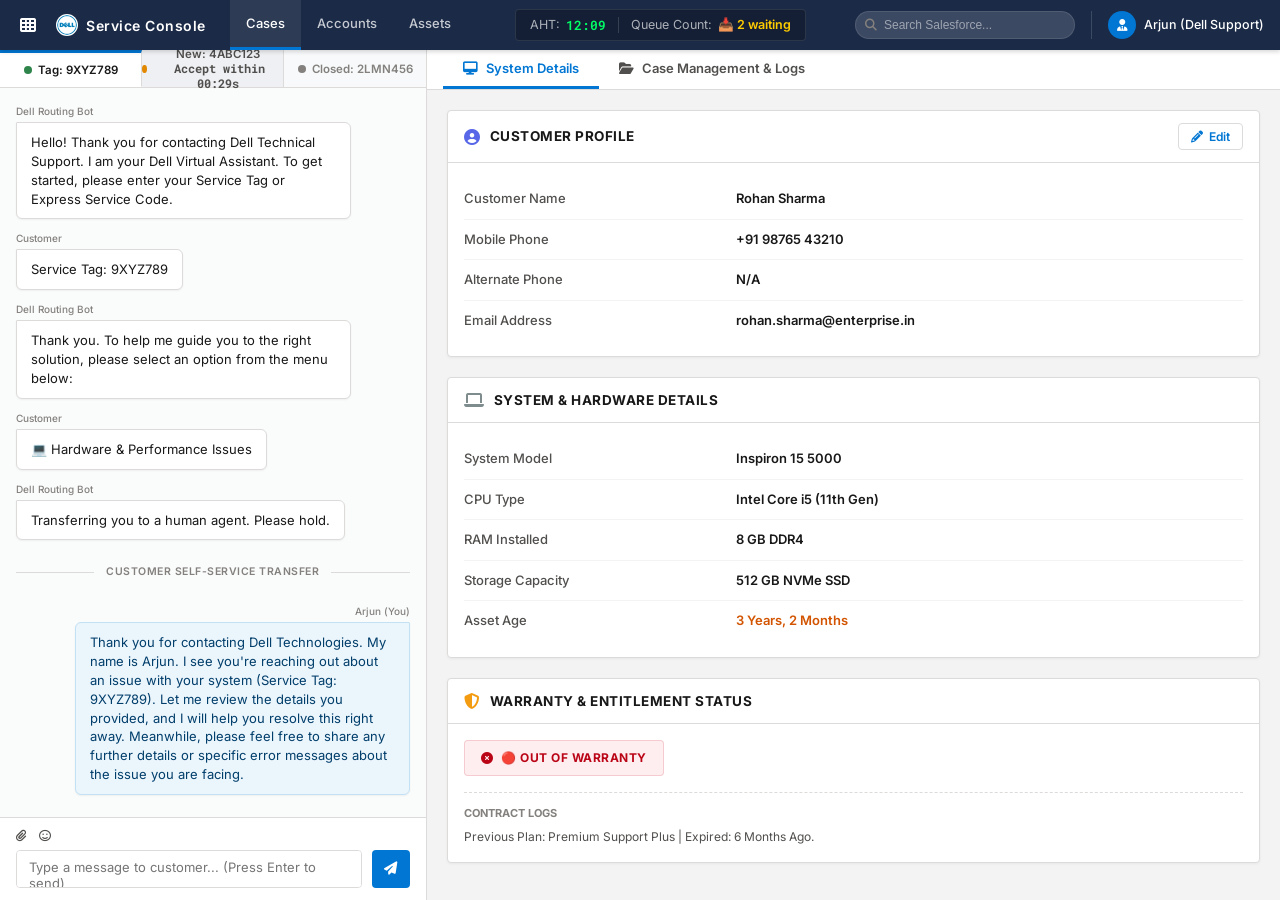
==== console.html @ 44513817 "added client view and agent view UI" ====
<!DOCTYPE html>
<html lang="en">
<head>
  <meta charset="UTF-8">
  <meta name="viewport" content="width=device-width, initial-scale=1.0">
  <title>Salesforce Service Console — Dell support (OOW)</title>
  
  <!-- Fonts: Inter & Roboto Monospace for statistics -->
  <link rel="preconnect" href="https://fonts.googleapis.com">
  <link rel="preconnect" href="https://fonts.gstatic.com" crossorigin>
  <link href="https://fonts.googleapis.com/css2?family=Inter:wght@300;400;500;600;700&family=Roboto+Mono:wght@500;600&display=swap" rel="stylesheet">
  
  <!-- Icons -->
  <link rel="stylesheet" href="https://cdnjs.cloudflare.com/ajax/libs/font-awesome/6.4.0/css/all.min.css" integrity="sha512-iecdLmaskl7CVkqkXNQ/ZH/XLlvWZOJyj7Yy7tcenmpD1ypASozpmT/E0iPtmFIB46ZmdtAc9eNBvH0H/ZpiBw==" crossorigin="anonymous" referrerpolicy="no-referrer" />
  
  <!-- Custom Stylesheets -->
  <link rel="stylesheet" href="console.css">
  
  <!-- Favicon -->
  <link rel="icon" type="image/png" href="Dell_Logo.svg.png">
</head>
<body>

  <!-- Salesforce Utility Global Header -->
  <header class="console-header">
    <div class="header-left">
      <!-- Salesforce launcher grid icon -->
      <div class="slds-launcher" aria-label="App Launcher">
        <i class="fas fa-th"></i>
      </div>
      <div class="slds-logo-area">
        <img src="Dell_Logo.svg.png" alt="Dell Logo" class="brand-logo-img">
        <span class="app-name">Service Console</span>
      </div>
      <nav class="console-nav">
        <div class="nav-item active">Cases</div>
        <div class="nav-item">Accounts</div>
        <div class="nav-item">Assets</div>
      </nav>
    </div>
    
    <!-- Live KPIs and statistics -->
    <div class="header-center">
      <div class="kpi-panel">
        <div class="kpi-stat">
          <span class="kpi-label">AHT:</span>
          <span class="kpi-value timer-clock" id="aht-clock">00:00</span>
        </div>
        <div class="kpi-divider"></div>
        <div class="kpi-stat">
          <span class="kpi-label">Queue Count:</span>
          <span class="kpi-value text-alert" id="queue-volume">📥 2 waiting</span>
        </div>
      </div>
    </div>
    
    <div class="header-right">
      <div class="search-box">
        <i class="fas fa-search search-icon"></i>
        <input type="text" placeholder="Search Salesforce..." class="search-input">
      </div>
      <div class="user-profile">
        <div class="avatar-bg">
          <i class="fas fa-user-tie"></i>
        </div>
        <span class="user-name">Arjun (Dell Support)</span>
      </div>
    </div>
  </header>

  <!-- Split Screen Workspace Container -->
  <main class="console-workspace">
    
    <!-- LEFT PANEL: Unified Chat Console (1/3 Width) -->
    <section class="chat-console-sidebar" aria-label="Chat Interaction Console">
      
      <!-- Session Navigation Tabs -->
      <div class="session-tabs-bar" role="tablist" aria-label="Customer Sessions">
        
        <!-- Active Session Tab -->
        <button type="button" class="session-tab active" id="tab-session-active" role="tab" aria-selected="true" aria-controls="chat-content-active">
          <span class="status-dot active"></span>
          <span class="tab-label" id="tab-label-active">Tag: 9XYZ789</span>
        </button>
        
        <!-- Flashing Incoming SLA Tab -->
        <button type="button" class="session-tab incoming-alert-flashing" id="tab-session-incoming" role="tab" aria-selected="false" aria-controls="chat-content-incoming">
          <span class="status-dot warning"></span>
          <span class="tab-label" id="tab-label-incoming">New: 4ABC123 <span class="countdown-timer" id="incoming-sla-countdown">(30s)</span></span>
        </button>
        
        <!-- Ended/Closed Session Tab -->
        <button type="button" class="session-tab ended" id="tab-session-ended" role="tab" aria-selected="false" aria-controls="chat-content-ended">
          <span class="status-dot muted"></span>
          <span class="tab-label">Closed: 2LMN456</span>
        </button>
        
      </div>
      
      <!-- Chat Conversation Log Display -->
      <div class="chat-history-log" id="chat-history-log">
        <!-- Dynanically populated chat log based on selection -->
      </div>
      
      <!-- Agent Response Input Console Area -->
      <div class="agent-input-container">
        <div class="input-actions-bar">
          <button type="button" class="action-btn" title="Attach Document"><i class="fas fa-paperclip"></i></button>
          <button type="button" class="action-btn" title="Insert Emoji"><i class="far fa-smile"></i></button>
        </div>
        <div class="input-form-row">
          <textarea class="agent-textarea" id="agent-chat-textarea" placeholder="Type a message to customer... (Press Enter to send)" disabled></textarea>
          <button type="button" class="agent-send-btn" id="agent-send-btn" aria-label="Send Message" disabled>
            <i class="fas fa-paper-plane"></i>
          </button>
        </div>
      </div>
      
    </section>

    <!-- RIGHT PANEL: Dual-Mode CRM Workspace (2/3 Width) -->
    <section class="crm-workspace-main" aria-label="CRM Workspace Details">
      
      <!-- Workspace Sub-Tabs (System Details vs Case Logs) -->
      <div class="workspace-tabs-header">
        <button type="button" class="workspace-tab-btn active" id="subtab-system-details" aria-selected="true">
          <i class="fas fa-desktop icon-spacer"></i> System Details
        </button>
        <button type="button" class="workspace-tab-btn" id="subtab-case-management" aria-selected="false">
          <i class="fas fa-folder-open icon-spacer"></i> Case Management &amp; Logs
        </button>
      </div>

      <!-- Scrollable Panels Container -->
      <div class="workspace-panels-body">
        
        <!-- Panel 1: Mode Tab A - System Details (Visible by default) -->
        <div class="workspace-panel-view active" id="panel-system-details">
          
          <!-- Grid of Details Cards -->
          <div class="details-cards-grid">
            
            <!-- Card 1: Customer Profile -->
            <div class="slds-card">
              <div class="slds-card-header" style="justify-content: space-between;">
                <div style="display: flex; align-items: center; gap: 10px;">
                  <i class="fas fa-user-circle header-icon customer-blue"></i>
                  <h3 class="card-title">Customer Profile</h3>
                </div>
                <button type="button" class="slds-card-header-action-btn" id="edit-profile-btn" aria-label="Edit Profile">
                  <i class="fas fa-pencil-alt"></i> Edit
                </button>
              </div>
              <div class="slds-card-body">
                <table class="crm-table">
                  <tr>
                    <td class="cell-label">Customer Name</td>
                    <td class="cell-value" id="crm-cust-name">-</td>
                  </tr>
                  <tr>
                    <td class="cell-label">Mobile Phone</td>
                    <td class="cell-value" id="crm-cust-mobile">-</td>
                  </tr>
                  <tr>
                    <td class="cell-label">Alternate Phone</td>
                    <td class="cell-value" id="crm-cust-altphone">-</td>
                  </tr>
                  <tr>
                    <td class="cell-label">Email Address</td>
                    <td class="cell-value" id="crm-cust-email">-</td>
                  </tr>
                </table>
              </div>
            </div>

            <!-- Card 2: System Specifications -->
            <div class="slds-card">
              <div class="slds-card-header">
                <i class="fas fa-laptop header-icon hardware-gray"></i>
                <h3 class="card-title">System &amp; Hardware Details</h3>
              </div>
              <div class="slds-card-body">
                <table class="crm-table">
                  <tr>
                    <td class="cell-label">System Model</td>
                    <td class="cell-value" id="crm-sys-model">-</td>
                  </tr>
                  <tr>
                    <td class="cell-label">CPU Type</td>
                    <td class="cell-value" id="crm-sys-cpu">-</td>
                  </tr>
                  <tr>
                    <td class="cell-label">RAM Installed</td>
                    <td class="cell-value" id="crm-sys-ram">-</td>
                  </tr>
                  <tr>
                    <td class="cell-label">Storage Capacity</td>
                    <td class="cell-value" id="crm-sys-storage">-</td>
                  </tr>
                  <tr>
                    <td class="cell-label">Asset Age</td>
                    <td class="cell-value asset-age-highlight" id="crm-sys-age">-</td>
                  </tr>
                </table>
              </div>
            </div>

            <!-- Card 3: Entitlement & Warranty (Strictly isolated status badge) -->
            <div class="slds-card warranty-card">
              <div class="slds-card-header">
                <i class="fas fa-shield-alt header-icon warranty-orange"></i>
                <h3 class="card-title">Warranty &amp; Entitlement Status</h3>
              </div>
              <div class="slds-card-body">
                <div class="warranty-status-badge-container">
                  <span class="oow-badge" id="crm-warranty-badge">
                    <i class="fas fa-times-circle"></i> OUT OF WARRANTY
                  </span>
                </div>
                <div class="warranty-history-log">
                  <h4 class="small-header">Contract Logs</h4>
                  <p class="history-log-text" id="crm-warranty-history">-</p>
                </div>
              </div>
            </div>
            
          </div>
          
        </div>

        <!-- Panel 2: Mode Tab B - Case Management & Logs (Hidden by default) -->
        <div class="workspace-panel-view" id="panel-case-management">
          
          <div class="case-management-split">
            
            <!-- Case Metadata Summary Card -->
            <div class="slds-card case-summary-card">
              <div class="slds-card-header">
                <i class="fas fa-info-circle header-icon"></i>
                <h3 class="card-title">Case Metadata</h3>
              </div>
              <div class="slds-card-body">
                <table class="crm-table">
                  <tr>
                    <td class="cell-label">Case ID</td>
                    <td class="cell-value" id="case-id">-</td>
                  </tr>
                  <tr>
                    <td class="cell-label">Date Created</td>
                    <td class="cell-value" id="case-created">-</td>
                  </tr>
                  <tr>
                    <td class="cell-label">Origin Channel</td>
                    <td class="cell-value" id="case-origin">-</td>
                  </tr>
                  <tr>
                    <td class="cell-label">Current Status</td>
                    <td class="cell-value"><span class="slds-status-badge open" id="case-status">-</span></td>
                  </tr>
                </table>
              </div>
            </div>
            
            <!-- Case Action Notes Adder -->
            <div class="slds-card notes-adder-card">
              <div class="slds-card-header">
                <i class="far fa-edit header-icon"></i>
                <h3 class="card-title">Add Workspace Notes</h3>
              </div>
              <div class="slds-card-body">
                <div class="notes-input-wrapper">
                  <textarea class="notes-textarea" id="notes-textarea" placeholder="Type case updates or call notes..."></textarea>
                  <button type="button" class="notes-submit-btn" id="notes-submit-btn">
                    <i class="fas fa-plus"></i> Add Note to Timeline
                  </button>
                </div>
              </div>
            </div>
            
            <!-- Send Email Card -->
            <div class="slds-card email-sender-card">
              <div class="slds-card-header">
                <i class="far fa-envelope header-icon"></i>
                <h3 class="card-title">Send Email</h3>
              </div>
              <div class="slds-card-body">
                <div class="email-input-wrapper">
                  <div class="email-field-row">
                    <label for="email-to-input" class="email-field-label">To:</label>
                    <input type="email" id="email-to-input" class="email-text-input" placeholder="recipient@example.com">
                  </div>
                  <div class="email-field-row">
                    <label for="email-subject-input" class="email-field-label">Subject:</label>
                    <input type="text" id="email-subject-input" class="email-text-input" placeholder="Enter subject...">
                  </div>
                  <textarea class="email-body-textarea" id="email-body-textarea" placeholder="Type email message body here..."></textarea>
                  <button type="button" class="email-send-action-btn" id="email-send-btn">
                    <i class="fas fa-paper-plane"></i> Send Email
                  </button>
                </div>
              </div>
            </div>

            <!-- Timeline of Case Logs & Event Auditing -->
            <div class="slds-card timeline-card">
              <div class="slds-card-header">
                <i class="fas fa-history header-icon"></i>
                <h3 class="card-title">Interactive Case History Timeline</h3>
              </div>
              <div class="slds-card-body">
                <div class="timeline-container" id="timeline-log-list">
                  <!-- System activities and timeline notes will render here -->
                </div>
              </div>
            </div>
            
          </div>
          
        </div>
        
      </div>
      
    </section>
  </main>

  <!-- Dynamic Accept Prompt Overlay (SLA Interaction) -->
  <div class="accept-overlay" id="incoming-accept-overlay">
    <div class="accept-card">
      <div class="accept-icon-wrapper">
        <i class="fas fa-headset pulse-icon"></i>
      </div>
      <h2 class="accept-title">Incoming Support Request</h2>
      <p class="accept-desc">A customer is requesting live agent routing. You must accept within the SLA time limit.</p>
      <div class="accept-tag-info">
        <span class="accept-tag-label">Service Tag:</span>
        <span class="accept-tag-value">4ABC123</span>
      </div>
      <div class="accept-sla-clock">
        Time Remaining: <span class="sla-timer-text" id="overlay-timer">30s</span>
      </div>
      <button type="button" class="accept-btn" id="accept-chat-action-btn">
        <i class="fas fa-check icon-spacer"></i> Accept Chat Session
      </button>
    </div>
  </div>

  <!-- Custom scripts -->
  <script src="console.js?v=7"></script>
</body>
</html>
---- console.css ----
/* ==========================================================================
   Salesforce Lightning Design System (SLDS) Theme - custom stylesheets
   ========================================================================== */

/* 1. Design Variables */
:root {
  --sf-blue-brand: #0176D3;
  --sf-blue-brand-hover: #014B82;
  --sf-blue-light: #EBF5FC;
  --sf-header-dark: #1b2a47; /* Salesforce dark slate header */
  --sf-canvas-bg: #f3f3f3; /* Light gray background */
  --sf-border: #dddbda;
  --sf-card-bg: #ffffff;
  
  /* Text colors */
  --sf-text-primary: #181818;
  --sf-text-secondary: #514f4d;
  --sf-text-muted: #83807d;
  
  /* Alerts & Badge Colors */
  --sf-color-alert-red: #ba0517;
  --sf-color-alert-red-bg: #ffeef0;
  --sf-color-alert-yellow: #e28800;
  --sf-color-alert-yellow-bg: #fff1d2;
  --sf-color-success: #2e844a;
  --sf-color-success-bg: #e1f5e8;
  
  /* Transitions */
  --transition-normal: 0.2s cubic-bezier(0.16, 1, 0.3, 1);
}

/* 2. Global Resets */
* {
  margin: 0;
  padding: 0;
  box-sizing: border-box;
}

body {
  font-family: 'Inter', -apple-system, BlinkMacSystemFont, "Segoe UI", sans-serif;
  background-color: var(--sf-canvas-bg);
  color: var(--sf-text-primary);
  line-height: 1.5;
  height: 100vh;
  display: flex;
  flex-direction: column;
  overflow: hidden;
}

/* 3. Header Styles */
.console-header {
  height: 50px;
  background-color: var(--sf-header-dark);
  color: #ffffff;
  display: flex;
  align-items: center;
  justify-content: space-between;
  padding: 0 16px;
  z-index: 100;
  flex-shrink: 0;
  box-shadow: 0 2px 4px rgba(0, 0, 0, 0.15);
}

.header-left, .header-center, .header-right {
  display: flex;
  align-items: center;
}

.slds-launcher {
  font-size: 16px;
  margin-right: 16px;
  cursor: pointer;
  width: 24px;
  height: 24px;
  display: flex;
  align-items: center;
  justify-content: center;
  border-radius: 4px;
  transition: background-color var(--transition-normal);
}

.slds-launcher:hover {
  background-color: rgba(255, 255, 255, 0.15);
}

.slds-logo-area {
  display: flex;
  align-items: center;
  gap: 8px;
  margin-right: 24px;
}

.brand-logo-img {
  height: 22px;
  background-color: #ffffff;
  border-radius: 50%;
  padding: 1px;
}

.app-name {
  font-size: 14px;
  font-weight: 600;
  letter-spacing: 0.5px;
}

.console-nav {
  display: flex;
  height: 50px;
}

.nav-item {
  display: flex;
  align-items: center;
  padding: 0 16px;
  font-size: 13px;
  font-weight: 500;
  color: rgba(255, 255, 255, 0.75);
  cursor: pointer;
  border-bottom: 3px solid transparent;
  transition: all var(--transition-normal);
}

.nav-item:hover {
  color: #ffffff;
  background-color: rgba(255, 255, 255, 0.05);
}

.nav-item.active {
  color: #ffffff;
  border-bottom-color: var(--sf-blue-brand);
  background-color: rgba(255, 255, 255, 0.08);
}

/* KPI clocks */
.kpi-panel {
  display: flex;
  align-items: center;
  background-color: rgba(0, 0, 0, 0.25);
  padding: 6px 14px;
  border-radius: 4px;
  border: 1px solid rgba(255, 255, 255, 0.1);
}

.kpi-stat {
  display: flex;
  align-items: center;
  gap: 6px;
  font-size: 12.5px;
}

.kpi-label {
  color: rgba(255, 255, 255, 0.65);
}

.kpi-value {
  font-weight: 600;
}

.kpi-value.timer-clock {
  font-family: 'Roboto Mono', monospace;
  color: #00ff66;
}

.kpi-value.text-alert {
  color: #ffcc00;
}

.kpi-divider {
  width: 1px;
  height: 16px;
  background-color: rgba(255, 255, 255, 0.15);
  margin: 0 12px;
}

/* Search bar */
.search-box {
  position: relative;
  margin-right: 16px;
}

.search-icon {
  position: absolute;
  left: 10px;
  top: 50%;
  transform: translateY(-50%);
  color: var(--sf-text-muted);
  font-size: 12px;
}

.search-input {
  width: 220px;
  height: 28px;
  background-color: rgba(255, 255, 255, 0.15);
  border: 1px solid rgba(255, 255, 255, 0.1);
  border-radius: 14px;
  padding: 0 12px 0 28px;
  color: #ffffff;
  font-size: 12px;
  outline: none;
  transition: all var(--transition-normal);
}

.search-input:focus {
  background-color: #ffffff;
  color: var(--sf-text-primary);
  width: 280px;
}

.search-input::placeholder {
  color: rgba(255, 255, 255, 0.5);
}

.search-input:focus::placeholder {
  color: var(--sf-text-muted);
}

/* User identity */
.user-profile {
  display: flex;
  align-items: center;
  gap: 8px;
  cursor: pointer;
  border-left: 1px solid rgba(255, 255, 255, 0.15);
  padding-left: 16px;
}

.avatar-bg {
  width: 28px;
  height: 28px;
  background-color: var(--sf-blue-brand);
  border-radius: 50%;
  display: flex;
  align-items: center;
  justify-content: center;
  font-size: 12px;
}

.user-name {
  font-size: 12.5px;
  font-weight: 500;
}

/* 4. Split Workspace Layout */
.console-workspace {
  flex: 1;
  display: flex;
  overflow: hidden;
}

/* 1/3 Left Sidebar (Chat Section) */
.chat-console-sidebar {
  width: 33.333%;
  border-right: 1px solid var(--sf-border);
  background-color: var(--sf-card-bg);
  display: flex;
  flex-direction: column;
  overflow: hidden;
}

/* Session tabs */
.session-tabs-bar {
  display: flex;
  height: 38px;
  background-color: #eef0f3;
  border-bottom: 1px solid var(--sf-border);
  flex-shrink: 0;
}

.session-tab {
  flex: 1;
  border: none;
  background: none;
  font-family: inherit;
  font-size: 11.5px;
  font-weight: 600;
  color: var(--sf-text-secondary);
  cursor: pointer;
  display: flex;
  align-items: center;
  justify-content: center;
  gap: 6px;
  border-right: 1px solid var(--sf-border);
  position: relative;
  outline: none;
  transition: all var(--transition-normal);
}

.session-tab:last-child {
  border-right: none;
}

.status-dot {
  width: 8px;
  height: 8px;
  border-radius: 50%;
  display: inline-block;
}

.status-dot.active { background-color: var(--sf-color-success); }
.status-dot.warning { background-color: var(--sf-color-alert-yellow); }
.status-dot.muted { background-color: var(--sf-text-muted); }

/* Tab State Modifiers */
.session-tab.active {
  background-color: var(--sf-card-bg);
  color: var(--sf-text-primary);
  border-bottom: 1px solid var(--sf-card-bg);
  border-top: 3px solid var(--sf-blue-brand);
}

.session-tab.ended {
  background-color: #f7f9fa;
  color: var(--sf-text-muted);
}

/* Incoming SLA Alert Flashing Animation */
.session-tab.incoming-alert-flashing {
  animation: incomingFlash 1.5s infinite;
}

@keyframes incomingFlash {
  0%, 100% {
    background-color: #fff1d2;
    color: #e28800;
  }
  50% {
    background-color: #ffeef0;
    color: #ba0517;
  }
}

.countdown-timer {
  font-family: 'Roboto Mono', monospace;
  font-weight: 700;
  margin-left: 2px;
}

/* Chat History Area */
.chat-history-log {
  flex: 1;
  overflow-y: auto;
  padding: 16px;
  background-color: #fafbfb;
  display: flex;
  flex-direction: column;
  gap: 12px;
}

/* Console Message bubble design */
.console-message {
  max-width: 85%;
  display: flex;
  flex-direction: column;
  gap: 3px;
  animation: bubbleSlideIn 0.2s ease-out forwards;
}

.console-message.customer {
  align-self: flex-start;
}

.console-message.agent {
  align-self: flex-end;
}

.message-meta {
  font-size: 10px;
  color: var(--sf-text-muted);
  font-weight: 500;
}

.console-message.agent .message-meta {
  text-align: right;
}

.message-content-bubble {
  padding: 10px 14px;
  border-radius: 6px;
  font-size: 13px;
  box-shadow: 0 1px 2px rgba(0, 0, 0, 0.05);
  line-height: 1.45;
}

.console-message.customer .message-content-bubble {
  background-color: #ffffff;
  color: var(--sf-text-primary);
  border: 1px solid var(--sf-border);
  border-top-left-radius: 1px;
}

.console-message.agent .message-content-bubble {
  background-color: var(--sf-blue-light);
  color: #003e6b;
  border: 1px solid #c2e1f5;
  border-top-right-radius: 1px;
}

/* Bot script divider */
.bot-transcript-divider {
  display: flex;
  align-items: center;
  justify-content: center;
  margin: 12px 0;
  position: relative;
}

.bot-transcript-divider::before {
  content: '';
  position: absolute;
  left: 0;
  right: 0;
  height: 1px;
  background-color: var(--sf-border);
  z-index: 1;
}

.divider-text {
  background-color: #fafbfb;
  padding: 0 12px;
  font-size: 10.5px;
  color: var(--sf-text-muted);
  font-weight: 600;
  letter-spacing: 0.5px;
  text-transform: uppercase;
  z-index: 2;
}

@keyframes bubbleSlideIn {
  from {
    opacity: 0;
    transform: translateY(4px);
  }
  to {
    opacity: 1;
    transform: translateY(0);
  }
}

/* Chat Input Bar styling */
.agent-input-container {
  padding: 12px 16px;
  border-top: 1px solid var(--sf-border);
  background-color: var(--sf-card-bg);
  flex-shrink: 0;
}

.input-actions-bar {
  display: flex;
  gap: 12px;
  margin-bottom: 8px;
}

.action-btn {
  background: none;
  border: none;
  font-family: inherit;
  font-size: 12px;
  color: var(--sf-text-secondary);
  cursor: pointer;
  display: flex;
  align-items: center;
  gap: 4px;
  transition: color var(--transition-normal);
}

.action-btn:hover {
  color: var(--sf-blue-brand);
}

.input-form-row {
  display: flex;
  gap: 10px;
}

.agent-textarea {
  flex: 1;
  height: 38px;
  border: 1px solid var(--sf-border);
  border-radius: 4px;
  padding: 8px 12px;
  font-family: inherit;
  font-size: 13px;
  resize: none;
  outline: none;
  transition: border-color var(--transition-normal);
}

.agent-textarea:focus {
  border-color: var(--sf-blue-brand);
}

.agent-textarea:disabled {
  background-color: #f3f3f3;
  cursor: not-allowed;
}

.agent-send-btn {
  background-color: var(--sf-blue-brand);
  color: #ffffff;
  border: none;
  border-radius: 4px;
  width: 38px;
  height: 38px;
  cursor: pointer;
  display: flex;
  align-items: center;
  justify-content: center;
  transition: background-color var(--transition-normal);
}

.agent-send-btn:hover {
  background-color: var(--sf-blue-brand-hover);
}

.agent-send-btn:disabled {
  background-color: var(--sf-border);
  cursor: not-allowed;
}

/* 5. Right Workspace (2/3 Width) */
.crm-workspace-main {
  width: 66.667%;
  background-color: var(--sf-canvas-bg);
  display: flex;
  flex-direction: column;
  overflow: hidden;
}

/* Workspace subtabs bar */
.workspace-tabs-header {
  height: 40px;
  background-color: #ffffff;
  border-bottom: 1px solid var(--sf-border);
  display: flex;
  padding: 0 16px;
  flex-shrink: 0;
}

.workspace-tab-btn {
  background: none;
  border: none;
  font-family: inherit;
  font-size: 13px;
  font-weight: 600;
  color: var(--sf-text-secondary);
  cursor: pointer;
  padding: 0 20px;
  display: flex;
  align-items: center;
  border-bottom: 3px solid transparent;
  outline: none;
  transition: all var(--transition-normal);
}

.workspace-tab-btn:hover {
  color: var(--sf-blue-brand);
  background-color: #f7f9fa;
}

.workspace-tab-btn.active {
  color: var(--sf-blue-brand);
  border-bottom-color: var(--sf-blue-brand);
  background-color: #ffffff;
}

.icon-spacer {
  margin-right: 8px;
}

/* Panels Area */
.workspace-panels-body {
  flex: 1;
  overflow: hidden;
  position: relative;
}

.workspace-panel-view {
  position: absolute;
  top: 0;
  left: 0;
  width: 100%;
  height: 100%;
  padding: 20px;
  overflow-y: auto;
  display: none;
}

.workspace-panel-view.active {
  display: block;
}

/* Salesforce Cards Grid */
.details-cards-grid {
  display: grid;
  grid-template-columns: 1fr;
  gap: 20px;
}

/* Salesforce Light Design Cards styling */
.slds-card {
  background-color: var(--sf-card-bg);
  border: 1px solid var(--sf-border);
  border-radius: 4px;
  box-shadow: 0 1px 3px rgba(0, 0, 0, 0.05);
}

.slds-card-header {
  padding: 12px 16px;
  border-bottom: 1px solid var(--sf-border);
  display: flex;
  align-items: center;
  gap: 10px;
}

.header-icon {
  font-size: 16px;
}

.header-icon.customer-blue { color: #5867e8; }
.header-icon.hardware-gray { color: #7f8c8d; }
.header-icon.warranty-orange { color: #f39c12; }

.slds-card-header .card-title {
  font-size: 13.5px;
  font-weight: 700;
  text-transform: uppercase;
  letter-spacing: 0.5px;
  color: var(--sf-text-primary);
}

.slds-card-body {
  padding: 16px;
}

/* Table layout styling for CRM grids */
.crm-table {
  width: 100%;
  border-collapse: collapse;
  font-size: 13px;
}

.crm-table tr {
  border-bottom: 1px solid #f3f3f3;
}

.crm-table tr:last-child {
  border-bottom: none;
}

.crm-table td {
  padding: 10px 0;
}

.cell-label {
  color: var(--sf-text-secondary);
  font-weight: 500;
  width: 35%;
}

.cell-value {
  color: var(--sf-text-primary);
  font-weight: 600;
}

.asset-age-highlight {
  color: #d35400; /* Subtle warning color for aging assets */
}

/* Warranty entilement details specific */
.oow-badge {
  background-color: var(--sf-color-alert-red-bg);
  color: var(--sf-color-alert-red);
  font-weight: 700;
  font-size: 12px;
  letter-spacing: 0.5px;
  padding: 8px 16px;
  border-radius: 4px;
  border: 1px solid rgba(186, 5, 23, 0.15);
  display: inline-flex;
  align-items: center;
  gap: 8px;
}

.warranty-history-log {
  margin-top: 16px;
  border-top: 1px dashed var(--sf-border);
  padding-top: 12px;
}

.small-header {
  font-size: 11px;
  font-weight: 700;
  text-transform: uppercase;
  color: var(--sf-text-muted);
  margin-bottom: 6px;
}

.history-log-text {
  font-size: 12px;
  color: var(--sf-text-secondary);
}

/* Mode B: Case Timeline splits */
.case-management-split {
  display: flex;
  flex-direction: column;
  gap: 20px;
}

.slds-status-badge {
  font-size: 11px;
  font-weight: 700;
  padding: 2px 8px;
  border-radius: 12px;
  text-transform: uppercase;
}

.slds-status-badge.open {
  background-color: var(--sf-color-alert-yellow-bg);
  color: var(--sf-color-alert-yellow);
}

/* Notes Adder Component */
.notes-input-wrapper {
  display: flex;
  flex-direction: column;
  gap: 12px;
}

.notes-textarea {
  width: 100%;
  height: 60px;
  border: 1px solid var(--sf-border);
  border-radius: 4px;
  padding: 8px 12px;
  font-family: inherit;
  font-size: 13px;
  resize: vertical;
  outline: none;
  transition: border-color var(--transition-normal);
}

.notes-textarea:focus {
  border-color: var(--sf-blue-brand);
}

.notes-submit-btn {
  align-self: flex-end;
  background-color: #ffffff;
  border: 1px solid var(--sf-border);
  color: var(--sf-text-secondary);
  font-family: inherit;
  font-size: 12.5px;
  font-weight: 600;
  padding: 8px 16px;
  border-radius: 4px;
  cursor: pointer;
  transition: all var(--transition-normal);
  display: flex;
  align-items: center;
  gap: 6px;
}

.notes-submit-btn:hover {
  background-color: #f7f9fa;
  border-color: var(--sf-text-secondary);
  color: var(--sf-text-primary);
}

/* Timeline Components */
.timeline-container {
  display: flex;
  flex-direction: column;
  position: relative;
  padding-left: 24px;
  margin-top: 6px;
}

.timeline-container::before {
  content: '';
  position: absolute;
  left: 7px;
  top: 6px;
  bottom: 6px;
  width: 2px;
  background-color: var(--sf-border);
}

.timeline-item {
  position: relative;
  margin-bottom: 20px;
  animation: bubbleSlideIn 0.2s ease-out forwards;
}

.timeline-item:last-child {
  margin-bottom: 0;
}

.timeline-marker {
  position: absolute;
  left: -24px;
  top: 4px;
  width: 16px;
  height: 16px;
  border-radius: 50%;
  background-color: var(--sf-card-bg);
  border: 3px solid var(--sf-border);
  display: flex;
  align-items: center;
  justify-content: center;
}

.timeline-marker.system-alert {
  border-color: var(--sf-color-alert-red);
  background-color: var(--sf-color-alert-red-bg);
}

.timeline-marker.system-ok {
  border-color: var(--sf-color-success);
  background-color: var(--sf-color-success-bg);
}

.timeline-marker.note-added {
  border-color: var(--sf-blue-brand);
  background-color: var(--sf-blue-light);
}

.timeline-item-details {
  background-color: #fafbfb;
  border: 1px solid var(--sf-border);
  border-radius: 4px;
  padding: 10px 14px;
}

.timeline-time {
  font-size: 10px;
  color: var(--sf-text-muted);
  font-weight: 500;
  margin-bottom: 4px;
  display: block;
}

.timeline-text {
  font-size: 12.5px;
  color: var(--sf-text-primary);
  line-height: 1.45;
}

.timeline-item.alert-alert .timeline-text {
  color: var(--sf-color-alert-red);
  font-weight: 600;
}

/* 6. Dynamic Prompts & Accept Overlay */
.accept-overlay {
  position: fixed;
  top: 0;
  left: 0;
  right: 0;
  bottom: 0;
  background-color: rgba(0, 0, 0, 0.4);
  backdrop-filter: blur(2px);
  z-index: 1000;
  display: flex;
  align-items: center;
  justify-content: center;
  opacity: 0;
  pointer-events: none;
  transition: opacity var(--transition-normal);
}

.accept-overlay.show {
  opacity: 1;
  pointer-events: auto;
}

.accept-card {
  width: 380px;
  background-color: var(--sf-card-bg);
  border-radius: 6px;
  box-shadow: var(--sf-color-alert-yellow);
  box-shadow: 0 10px 30px rgba(0, 0, 0, 0.25);
  border-top: 6px solid var(--sf-color-alert-yellow);
  padding: 30px 24px;
  text-align: center;
  display: flex;
  flex-direction: column;
  align-items: center;
  animation: popupSlideIn 0.3s cubic-bezier(0.16, 1, 0.3, 1) forwards;
}

@keyframes popupSlideIn {
  from {
    opacity: 0;
    transform: translateY(-20px) scale(0.95);
  }
  to {
    opacity: 1;
    transform: translateY(0) scale(1);
  }
}

.accept-icon-wrapper {
  width: 60px;
  height: 60px;
  background-color: var(--sf-color-alert-yellow-bg);
  color: var(--sf-color-alert-yellow);
  border-radius: 50%;
  display: flex;
  align-items: center;
  justify-content: center;
  font-size: 24px;
  margin-bottom: 16px;
}

.pulse-icon {
  animation: iconPulse 1s infinite alternate ease-in-out;
}

@keyframes iconPulse {
  from { transform: scale(0.9); }
  to { transform: scale(1.1); }
}

.accept-title {
  font-size: 18px;
  font-weight: 700;
  color: var(--sf-text-primary);
  margin-bottom: 8px;
}

.accept-desc {
  font-size: 13px;
  color: var(--sf-text-secondary);
  margin-bottom: 20px;
  line-height: 1.5;
}

.accept-tag-info {
  background-color: #f7f9fa;
  border: 1px solid var(--sf-border);
  padding: 10px 16px;
  border-radius: 4px;
  display: flex;
  gap: 10px;
  align-items: center;
  margin-bottom: 16px;
  font-size: 14px;
}

.accept-tag-label {
  color: var(--sf-text-secondary);
  font-weight: 500;
}

.accept-tag-value {
  color: var(--sf-blue-brand);
  font-weight: 700;
  font-family: monospace;
}

.accept-sla-clock {
  font-size: 13px;
  font-weight: 600;
  color: var(--sf-text-secondary);
  margin-bottom: 24px;
}

.sla-timer-text {
  font-family: 'Roboto Mono', monospace;
  font-weight: 700;
  color: var(--sf-color-alert-red);
}

.accept-btn {
  background-color: var(--sf-blue-brand);
  color: #ffffff;
  border: none;
  font-family: inherit;
  font-size: 14px;
  font-weight: 600;
  padding: 12px 24px;
  border-radius: 4px;
  cursor: pointer;
  width: 100%;
  transition: background-color var(--transition-normal);
  box-shadow: 0 2px 4px rgba(1, 118, 211, 0.2);
}

.accept-btn:hover {
  background-color: var(--sf-blue-brand-hover);
}

/* 7. Responsive scaling overrides */
@media (max-width: 992px) {
  .console-workspace {
    flex-direction: column;
  }
  .chat-console-sidebar {
    width: 100%;
    height: 45%;
    border-right: none;
    border-bottom: 1px solid var(--sf-border);
  }
  .crm-workspace-main {
    width: 100%;
    height: 55%;
  }
}

.slds-inline-input {
  width: 100%;
  padding: 4px 8px;
  border: 1px solid var(--sf-border);
  border-radius: 4px;
  font-family: inherit;
  font-size: 13px;
  font-weight: 600;
  color: var(--sf-text-primary);
  background-color: #ffffff;
  outline: none;
  box-shadow: inset 0 1px 2px rgba(0, 0, 0, 0.05);
  transition: border-color var(--transition-normal);
}

.slds-inline-input:focus {
  border-color: var(--sf-blue-brand);
  box-shadow: 0 0 3px rgba(1, 118, 211, 0.3);
}

.slds-card-header-action-btn {
  background-color: #ffffff;
  border: 1px solid var(--sf-border);
  color: var(--sf-blue-brand);
  font-family: inherit;
  font-size: 12px;
  font-weight: 600;
  padding: 5px 12px;
  border-radius: 4px;
  cursor: pointer;
  display: inline-flex;
  align-items: center;
  gap: 6px;
  transition: all var(--transition-normal);
  outline: none;
}

.slds-card-header-action-btn:hover {
  background-color: var(--sf-blue-light);
  border-color: #a4cded;
  color: var(--sf-blue-brand-hover);
}

.slds-card-header-action-btn:active {
  background-color: #cce4f7;
}

.slds-card-header-action-btn.save-state {
  background-color: var(--sf-blue-brand);
  border-color: var(--sf-blue-brand);
  color: #ffffff;
}

.slds-card-header-action-btn.save-state:hover {
  background-color: var(--sf-blue-brand-hover);
  border-color: var(--sf-blue-brand-hover);
  color: #ffffff;
}

.slds-card-header-action-btn.save-state:active {
  background-color: #01375e;
}

/* Email Sender Component */
.email-sender-card {
  margin-top: 0;
}

.email-input-wrapper {
  display: flex;
  flex-direction: column;
  gap: 12px;
}

.email-field-row {
  display: flex;
  align-items: center;
  gap: 10px;
  border-bottom: 1px solid var(--sf-border);
  padding-bottom: 6px;
}

.email-field-label {
  font-size: 13px;
  font-weight: 600;
  color: var(--sf-text-secondary);
  width: 70px;
  flex-shrink: 0;
}

.email-text-input {
  flex: 1;
  border: none;
  font-family: inherit;
  font-size: 13px;
  color: var(--sf-text-primary);
  outline: none;
  background: transparent;
}

.email-body-textarea {
  width: 100%;
  height: 90px;
  border: 1px solid var(--sf-border);
  border-radius: 4px;
  padding: 8px 12px;
  font-family: inherit;
  font-size: 13px;
  resize: vertical;
  outline: none;
  transition: border-color var(--transition-normal);
}

.email-body-textarea:focus {
  border-color: var(--sf-blue-brand);
}

.email-send-action-btn {
  align-self: flex-end;
  background-color: var(--sf-blue-brand);
  border: 1px solid var(--sf-blue-brand);
  color: #ffffff;
  font-family: inherit;
  font-size: 12.5px;
  font-weight: 600;
  padding: 8px 16px;
  border-radius: 4px;
  cursor: pointer;
  transition: all var(--transition-normal);
  display: flex;
  align-items: center;
  gap: 6px;
}

.email-send-action-btn:hover {
  background-color: var(--sf-blue-brand-hover);
  border-color: var(--sf-blue-brand-hover);
}

.email-send-action-btn:active {
  background-color: #01375e;
}
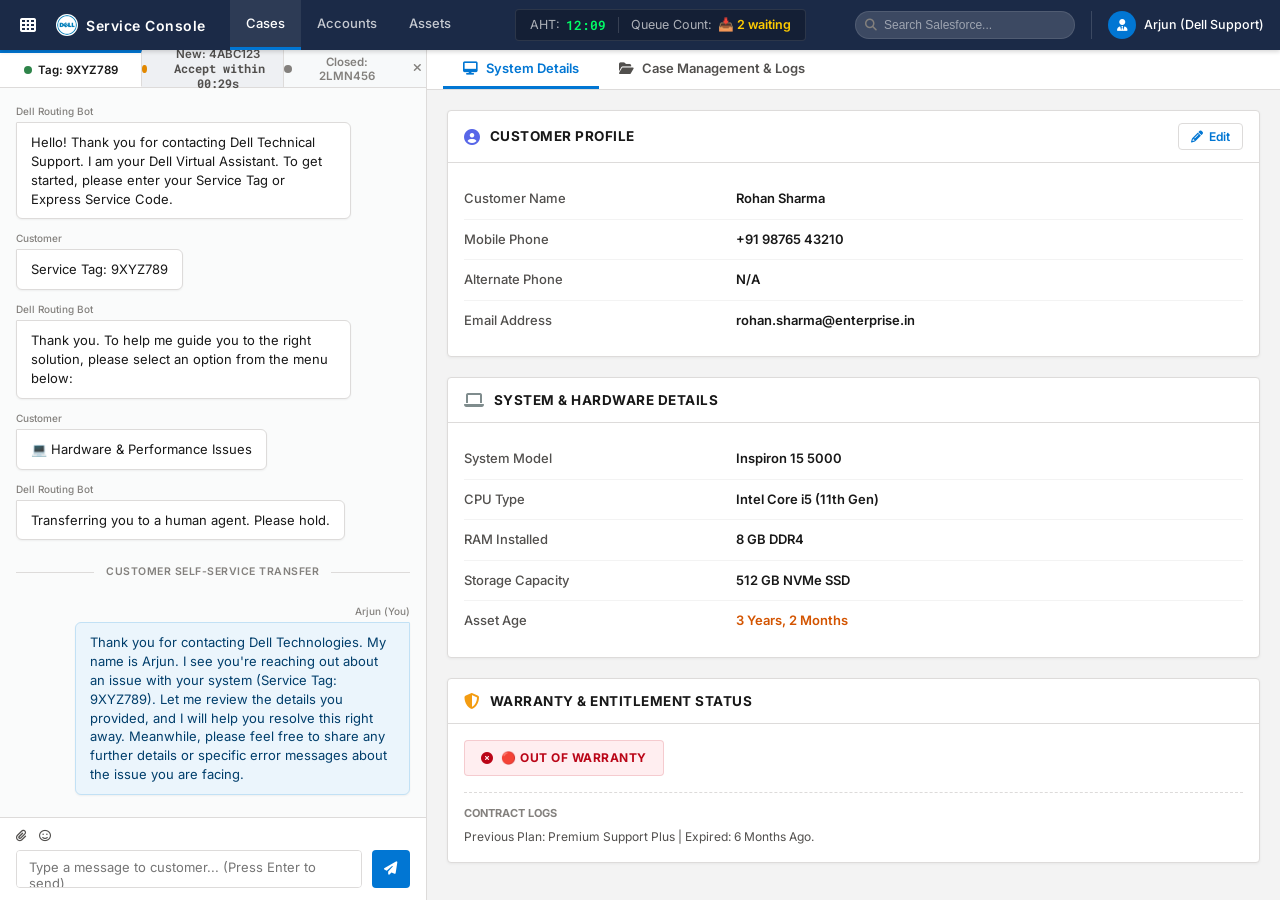
==== commit a993b961: "added closing tab functionality" ====
--- a/console.html
+++ b/console.html
@@ -93,7 +93,9 @@
         <button type="button" class="session-tab ended" id="tab-session-ended" role="tab" aria-selected="false" aria-controls="chat-content-ended">
           <span class="status-dot muted"></span>
           <span class="tab-label">Closed: 2LMN456</span>
-        </button>
+          <span class="close-tab-icon" id="close-ended-tab-btn" title="Close Tab"><i class="fas fa-times"></i></span>
+        </button>
+
         
       </div>
       
@@ -345,6 +347,6 @@
   </div>
 
   <!-- Custom scripts -->
-  <script src="console.js?v=7"></script>
+  <script src="console.js?v=8"></script>
 </body>
 </html>
--- a/console.css
+++ b/console.css
@@ -716,9 +716,15 @@
 }
 
 .slds-status-badge.open {
-  background-color: var(--sf-color-alert-yellow-bg);
-  color: var(--sf-color-alert-yellow);
-}
+  background-color: var(--sf-color-success-bg);
+  color: var(--sf-color-success);
+}
+
+.slds-status-badge.closed {
+  background-color: var(--sf-color-alert-red-bg);
+  color: var(--sf-color-alert-red);
+}
+
 
 /* Notes Adder Component */
 .notes-input-wrapper {
@@ -1151,4 +1157,25 @@
   background-color: #01375e;
 }
 
-
+/* Close Tab Button */
+.close-tab-icon {
+  margin-left: 8px;
+  width: 16px;
+  height: 16px;
+  border-radius: 50%;
+  display: inline-flex;
+  align-items: center;
+  justify-content: center;
+  color: var(--sf-text-muted);
+  transition: all var(--transition-normal);
+  cursor: pointer;
+  z-index: 2;
+}
+
+.close-tab-icon:hover {
+  background-color: rgba(0, 0, 0, 0.1);
+  color: var(--sf-text-primary);
+}
+
+
+
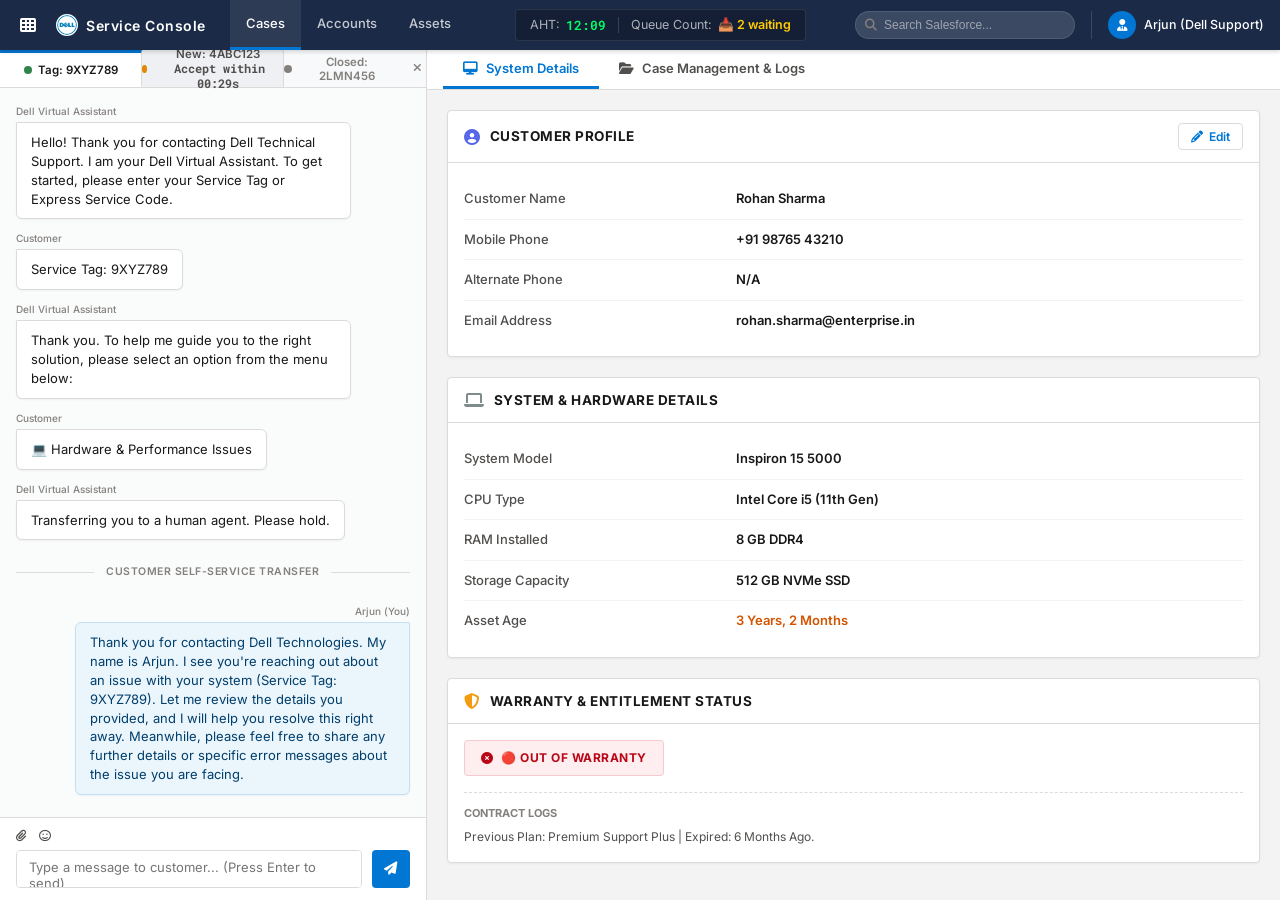
==== commit ce141261: "added Missed Chat Notification & Tab Removal functionality" ====
--- a/console.html
+++ b/console.html
@@ -51,6 +51,11 @@
           <span class="kpi-label">Queue Count:</span>
           <span class="kpi-value text-alert" id="queue-volume">📥 2 waiting</span>
         </div>
+        <div class="kpi-divider" id="missed-kpi-divider" style="display: none;"></div>
+        <div class="kpi-stat" id="missed-kpi-stat" style="display: none;">
+          <span class="kpi-label">Missed:</span>
+          <span class="kpi-value" id="missed-count" style="color: #ff3b30; font-weight: 600;">⚠️ 1 missed</span>
+        </div>
       </div>
     </div>
     
@@ -346,7 +351,11 @@
     </div>
   </div>
 
+  <!-- Toast Notification Container -->
+  <div class="toast-container" id="toast-container"></div>
+
+
   <!-- Custom scripts -->
-  <script src="console.js?v=8"></script>
+  <script src="console.js?v=9"></script>
 </body>
 </html>
--- a/console.css
+++ b/console.css
@@ -1177,5 +1177,75 @@
   color: var(--sf-text-primary);
 }
 
-
-
+/* Toast Notifications */
+.toast-container {
+  position: fixed;
+  top: 60px; /* Below the main Salesforce console header */
+  right: 20px;
+  z-index: 1100;
+  display: flex;
+  flex-direction: column;
+  gap: 10px;
+  pointer-events: none;
+}
+
+.slds-toast {
+  pointer-events: auto;
+  width: 340px;
+  background-color: var(--sf-header-dark);
+  color: #ffffff;
+  border-radius: 4px;
+  box-shadow: 0 4px 12px rgba(0, 0, 0, 0.15);
+  border-left: 4px solid var(--sf-color-alert-red);
+  padding: 12px 16px;
+  display: flex;
+  align-items: flex-start;
+  gap: 12px;
+  transform: translateX(120%);
+  transition: transform 0.3s cubic-bezier(0.16, 1, 0.3, 1);
+}
+
+.slds-toast.show {
+  transform: translateX(0);
+}
+
+.toast-icon {
+  color: var(--sf-color-alert-red);
+  font-size: 16px;
+  margin-top: 2px;
+}
+
+.toast-content {
+  flex: 1;
+}
+
+.toast-title {
+  font-size: 13px;
+  font-weight: 700;
+  margin-bottom: 2px;
+}
+
+.toast-message {
+  font-size: 12px;
+  color: rgba(255, 255, 255, 0.8);
+}
+
+.toast-close {
+  background: none;
+  border: none;
+  color: rgba(255, 255, 255, 0.6);
+  cursor: pointer;
+  font-size: 16px;
+  line-height: 1;
+  transition: color var(--transition-normal);
+  padding: 0 2px;
+  outline: none;
+}
+
+.toast-close:hover {
+  color: #ffffff;
+}
+
+
+
+
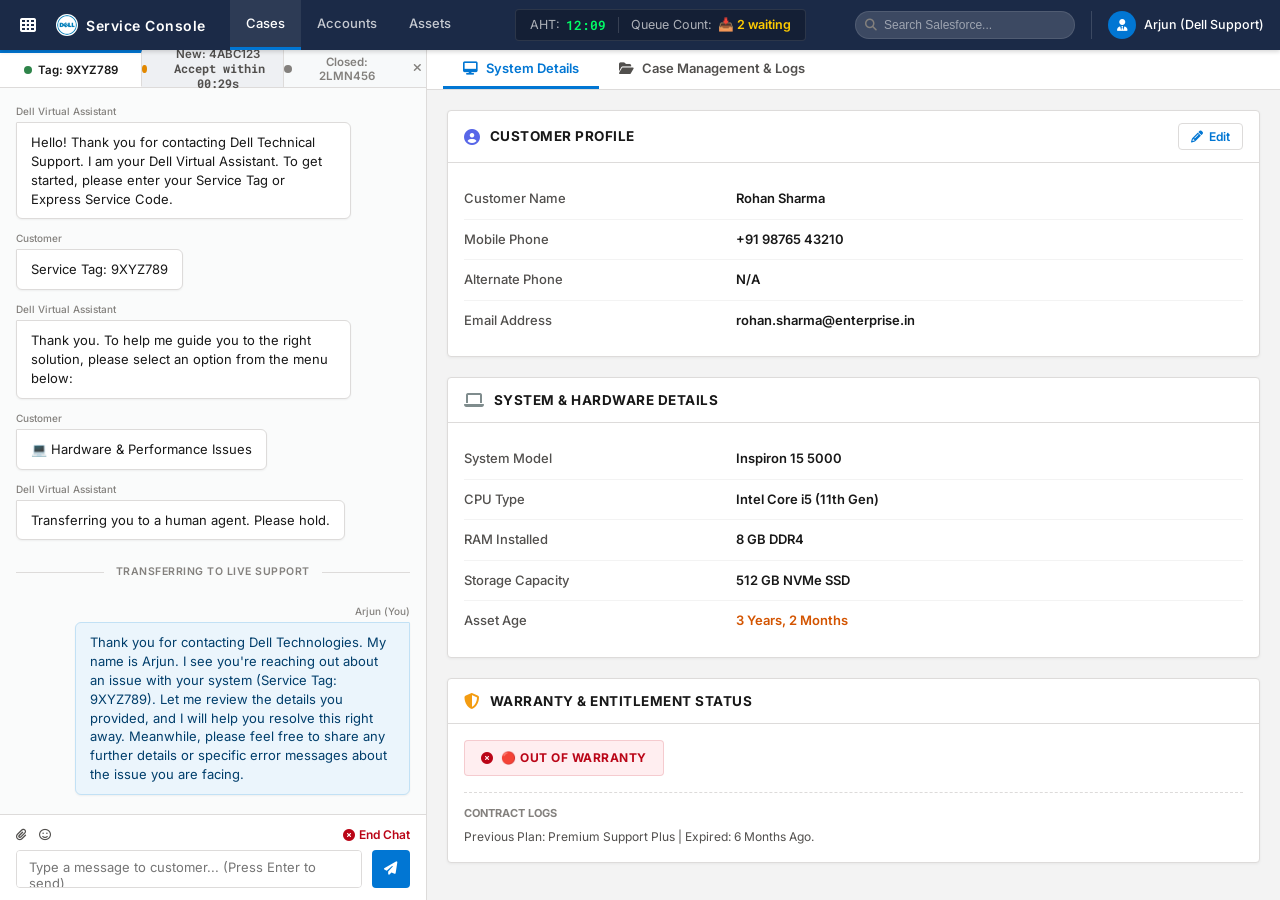
==== commit f7ff64c1: "added end chat functionality" ====
--- a/console.html
+++ b/console.html
@@ -111,9 +111,14 @@
       
       <!-- Agent Response Input Console Area -->
       <div class="agent-input-container">
-        <div class="input-actions-bar">
-          <button type="button" class="action-btn" title="Attach Document"><i class="fas fa-paperclip"></i></button>
-          <button type="button" class="action-btn" title="Insert Emoji"><i class="far fa-smile"></i></button>
+        <div class="input-actions-bar" style="display: flex; justify-content: space-between; align-items: center;">
+          <div style="display: flex; gap: 12px;">
+            <button type="button" class="action-btn" title="Attach Document"><i class="fas fa-paperclip"></i></button>
+            <button type="button" class="action-btn" title="Insert Emoji"><i class="far fa-smile"></i></button>
+          </div>
+          <button type="button" class="action-btn end-chat-action-btn" id="end-chat-btn" title="End Chat" disabled>
+            <i class="fas fa-times-circle"></i> End Chat
+          </button>
         </div>
         <div class="input-form-row">
           <textarea class="agent-textarea" id="agent-chat-textarea" placeholder="Type a message to customer... (Press Enter to send)" disabled></textarea>
@@ -354,8 +359,24 @@
   <!-- Toast Notification Container -->
   <div class="toast-container" id="toast-container"></div>
 
+  <!-- End Chat Confirmation Modal -->
+  <div class="accept-overlay" id="end-chat-modal">
+    <div class="accept-card" style="border-top-color: var(--sf-color-alert-red);">
+      <div class="accept-icon-wrapper" style="background-color: var(--sf-color-alert-red-bg); color: var(--sf-color-alert-red);">
+        <i class="fas fa-exclamation-triangle"></i>
+      </div>
+      <h2 class="accept-title">End Chat Session?</h2>
+      <p class="accept-desc">Are you sure you want to end this active chat session? This action cannot be undone.</p>
+      <div style="display: flex; gap: 12px; width: 100%; margin-top: 16px;">
+        <button type="button" class="accept-btn" id="confirm-end-chat-btn" style="background-color: var(--sf-color-alert-red); flex: 1; box-shadow: 0 2px 4px rgba(186, 5, 23, 0.2);">End Chat</button>
+        <button type="button" class="notes-submit-btn" id="cancel-end-chat-btn" style="flex: 1; justify-content: center; height: auto; align-self: stretch; padding: 0;">Cancel</button>
+      </div>
+    </div>
+  </div>
+
+
 
   <!-- Custom scripts -->
-  <script src="console.js?v=9"></script>
+  <script src="console.js?v=10"></script>
 </body>
 </html>
--- a/console.css
+++ b/console.css
@@ -1246,6 +1246,49 @@
   color: #ffffff;
 }
 
-
-
-
+/* End Chat Action Button */
+.end-chat-action-btn {
+  color: var(--sf-color-alert-red) !important;
+  font-weight: 600;
+  display: inline-flex;
+  align-items: center;
+  gap: 4px;
+}
+
+.end-chat-action-btn:hover {
+  color: #ba0517 !important;
+  background-color: var(--sf-color-alert-red-bg);
+  border-radius: 4px;
+  padding: 2px 6px;
+}
+
+.end-chat-action-btn:disabled {
+  color: var(--sf-text-muted) !important;
+  cursor: not-allowed;
+  background: transparent !important;
+}
+
+/* System Logs Banners */
+.console-message.system-log {
+  align-self: center;
+  max-width: 90%;
+  margin: 8px 0;
+  text-align: center;
+}
+
+.system-log-bubble {
+  background-color: #f3f3f3;
+  color: var(--sf-text-secondary);
+  border: 1px solid var(--sf-border);
+  padding: 6px 12px;
+  border-radius: 4px;
+  font-size: 11.5px;
+  font-weight: 500;
+  display: inline-block;
+}
+
+
+
+
+
+
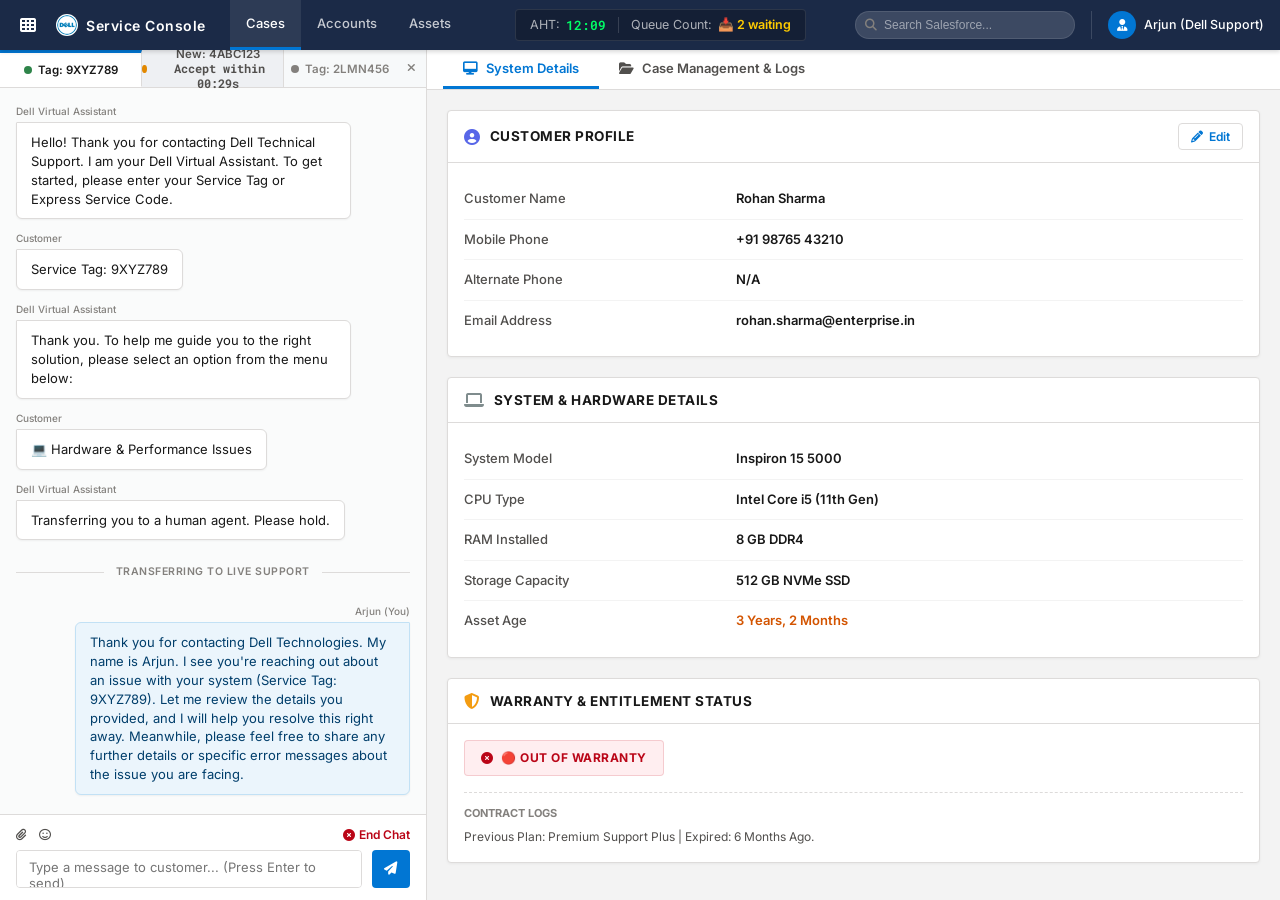
==== commit b503866a: "added end chat functionality" ====
--- a/console.html
+++ b/console.html
@@ -1,24 +1,30 @@
 <!DOCTYPE html>
 <html lang="en">
+
 <head>
   <meta charset="UTF-8">
   <meta name="viewport" content="width=device-width, initial-scale=1.0">
   <title>Salesforce Service Console — Dell support (OOW)</title>
-  
+
   <!-- Fonts: Inter & Roboto Monospace for statistics -->
   <link rel="preconnect" href="https://fonts.googleapis.com">
   <link rel="preconnect" href="https://fonts.gstatic.com" crossorigin>
-  <link href="https://fonts.googleapis.com/css2?family=Inter:wght@300;400;500;600;700&family=Roboto+Mono:wght@500;600&display=swap" rel="stylesheet">
-  
+  <link
+    href="https://fonts.googleapis.com/css2?family=Inter:wght@300;400;500;600;700&family=Roboto+Mono:wght@500;600&display=swap"
+    rel="stylesheet">
+
   <!-- Icons -->
-  <link rel="stylesheet" href="https://cdnjs.cloudflare.com/ajax/libs/font-awesome/6.4.0/css/all.min.css" integrity="sha512-iecdLmaskl7CVkqkXNQ/ZH/XLlvWZOJyj7Yy7tcenmpD1ypASozpmT/E0iPtmFIB46ZmdtAc9eNBvH0H/ZpiBw==" crossorigin="anonymous" referrerpolicy="no-referrer" />
-  
+  <link rel="stylesheet" href="https://cdnjs.cloudflare.com/ajax/libs/font-awesome/6.4.0/css/all.min.css"
+    integrity="sha512-iecdLmaskl7CVkqkXNQ/ZH/XLlvWZOJyj7Yy7tcenmpD1ypASozpmT/E0iPtmFIB46ZmdtAc9eNBvH0H/ZpiBw=="
+    crossorigin="anonymous" referrerpolicy="no-referrer" />
+
   <!-- Custom Stylesheets -->
   <link rel="stylesheet" href="console.css">
-  
+
   <!-- Favicon -->
   <link rel="icon" type="image/png" href="Dell_Logo.svg.png">
 </head>
+
 <body>
 
   <!-- Salesforce Utility Global Header -->
@@ -38,7 +44,7 @@
         <div class="nav-item">Assets</div>
       </nav>
     </div>
-    
+
     <!-- Live KPIs and statistics -->
     <div class="header-center">
       <div class="kpi-panel">
@@ -58,7 +64,7 @@
         </div>
       </div>
     </div>
-    
+
     <div class="header-right">
       <div class="search-box">
         <i class="fas fa-search search-icon"></i>
@@ -75,40 +81,44 @@
 
   <!-- Split Screen Workspace Container -->
   <main class="console-workspace">
-    
+
     <!-- LEFT PANEL: Unified Chat Console (1/3 Width) -->
     <section class="chat-console-sidebar" aria-label="Chat Interaction Console">
-      
+
       <!-- Session Navigation Tabs -->
       <div class="session-tabs-bar" role="tablist" aria-label="Customer Sessions">
-        
+
         <!-- Active Session Tab -->
-        <button type="button" class="session-tab active" id="tab-session-active" role="tab" aria-selected="true" aria-controls="chat-content-active">
+        <button type="button" class="session-tab active" id="tab-session-active" role="tab" aria-selected="true"
+          aria-controls="chat-content-active">
           <span class="status-dot active"></span>
           <span class="tab-label" id="tab-label-active">Tag: 9XYZ789</span>
         </button>
-        
+
         <!-- Flashing Incoming SLA Tab -->
-        <button type="button" class="session-tab incoming-alert-flashing" id="tab-session-incoming" role="tab" aria-selected="false" aria-controls="chat-content-incoming">
+        <button type="button" class="session-tab incoming-alert-flashing" id="tab-session-incoming" role="tab"
+          aria-selected="false" aria-controls="chat-content-incoming">
           <span class="status-dot warning"></span>
-          <span class="tab-label" id="tab-label-incoming">New: 4ABC123 <span class="countdown-timer" id="incoming-sla-countdown">(30s)</span></span>
+          <span class="tab-label" id="tab-label-incoming">New: 4ABC123 <span class="countdown-timer"
+              id="incoming-sla-countdown">(30s)</span></span>
         </button>
-        
+
         <!-- Ended/Closed Session Tab -->
-        <button type="button" class="session-tab ended" id="tab-session-ended" role="tab" aria-selected="false" aria-controls="chat-content-ended">
+        <button type="button" class="session-tab ended" id="tab-session-ended" role="tab" aria-selected="false"
+          aria-controls="chat-content-ended">
           <span class="status-dot muted"></span>
-          <span class="tab-label">Closed: 2LMN456</span>
+          <span class="tab-label">Tag: 2LMN456</span>
           <span class="close-tab-icon" id="close-ended-tab-btn" title="Close Tab"><i class="fas fa-times"></i></span>
         </button>
 
-        
-      </div>
-      
+
+      </div>
+
       <!-- Chat Conversation Log Display -->
       <div class="chat-history-log" id="chat-history-log">
         <!-- Dynanically populated chat log based on selection -->
       </div>
-      
+
       <!-- Agent Response Input Console Area -->
       <div class="agent-input-container">
         <div class="input-actions-bar" style="display: flex; justify-content: space-between; align-items: center;">
@@ -121,18 +131,19 @@
           </button>
         </div>
         <div class="input-form-row">
-          <textarea class="agent-textarea" id="agent-chat-textarea" placeholder="Type a message to customer... (Press Enter to send)" disabled></textarea>
+          <textarea class="agent-textarea" id="agent-chat-textarea"
+            placeholder="Type a message to customer... (Press Enter to send)" disabled></textarea>
           <button type="button" class="agent-send-btn" id="agent-send-btn" aria-label="Send Message" disabled>
             <i class="fas fa-paper-plane"></i>
           </button>
         </div>
       </div>
-      
+
     </section>
 
     <!-- RIGHT PANEL: Dual-Mode CRM Workspace (2/3 Width) -->
     <section class="crm-workspace-main" aria-label="CRM Workspace Details">
-      
+
       <!-- Workspace Sub-Tabs (System Details vs Case Logs) -->
       <div class="workspace-tabs-header">
         <button type="button" class="workspace-tab-btn active" id="subtab-system-details" aria-selected="true">
@@ -145,13 +156,13 @@
 
       <!-- Scrollable Panels Container -->
       <div class="workspace-panels-body">
-        
+
         <!-- Panel 1: Mode Tab A - System Details (Visible by default) -->
         <div class="workspace-panel-view active" id="panel-system-details">
-          
+
           <!-- Grid of Details Cards -->
           <div class="details-cards-grid">
-            
+
             <!-- Card 1: Customer Profile -->
             <div class="slds-card">
               <div class="slds-card-header" style="justify-content: space-between;">
@@ -159,7 +170,8 @@
                   <i class="fas fa-user-circle header-icon customer-blue"></i>
                   <h3 class="card-title">Customer Profile</h3>
                 </div>
-                <button type="button" class="slds-card-header-action-btn" id="edit-profile-btn" aria-label="Edit Profile">
+                <button type="button" class="slds-card-header-action-btn" id="edit-profile-btn"
+                  aria-label="Edit Profile">
                   <i class="fas fa-pencil-alt"></i> Edit
                 </button>
               </div>
@@ -235,16 +247,16 @@
                 </div>
               </div>
             </div>
-            
+
           </div>
-          
+
         </div>
 
         <!-- Panel 2: Mode Tab B - Case Management & Logs (Hidden by default) -->
         <div class="workspace-panel-view" id="panel-case-management">
-          
+
           <div class="case-management-split">
-            
+
             <!-- Case Metadata Summary Card -->
             <div class="slds-card case-summary-card">
               <div class="slds-card-header">
@@ -272,7 +284,7 @@
                 </table>
               </div>
             </div>
-            
+
             <!-- Case Action Notes Adder -->
             <div class="slds-card notes-adder-card">
               <div class="slds-card-header">
@@ -281,14 +293,15 @@
               </div>
               <div class="slds-card-body">
                 <div class="notes-input-wrapper">
-                  <textarea class="notes-textarea" id="notes-textarea" placeholder="Type case updates or call notes..."></textarea>
+                  <textarea class="notes-textarea" id="notes-textarea"
+                    placeholder="Type case updates or call notes..."></textarea>
                   <button type="button" class="notes-submit-btn" id="notes-submit-btn">
                     <i class="fas fa-plus"></i> Add Note to Timeline
                   </button>
                 </div>
               </div>
             </div>
-            
+
             <!-- Send Email Card -->
             <div class="slds-card email-sender-card">
               <div class="slds-card-header">
@@ -299,13 +312,15 @@
                 <div class="email-input-wrapper">
                   <div class="email-field-row">
                     <label for="email-to-input" class="email-field-label">To:</label>
-                    <input type="email" id="email-to-input" class="email-text-input" placeholder="recipient@example.com">
+                    <input type="email" id="email-to-input" class="email-text-input"
+                      placeholder="recipient@example.com">
                   </div>
                   <div class="email-field-row">
                     <label for="email-subject-input" class="email-field-label">Subject:</label>
                     <input type="text" id="email-subject-input" class="email-text-input" placeholder="Enter subject...">
                   </div>
-                  <textarea class="email-body-textarea" id="email-body-textarea" placeholder="Type email message body here..."></textarea>
+                  <textarea class="email-body-textarea" id="email-body-textarea"
+                    placeholder="Type email message body here..."></textarea>
                   <button type="button" class="email-send-action-btn" id="email-send-btn">
                     <i class="fas fa-paper-plane"></i> Send Email
                   </button>
@@ -325,13 +340,13 @@
                 </div>
               </div>
             </div>
-            
+
           </div>
-          
-        </div>
-        
-      </div>
-      
+
+        </div>
+
+      </div>
+
     </section>
   </main>
 
@@ -362,14 +377,18 @@
   <!-- End Chat Confirmation Modal -->
   <div class="accept-overlay" id="end-chat-modal">
     <div class="accept-card" style="border-top-color: var(--sf-color-alert-red);">
-      <div class="accept-icon-wrapper" style="background-color: var(--sf-color-alert-red-bg); color: var(--sf-color-alert-red);">
+      <div class="accept-icon-wrapper"
+        style="background-color: var(--sf-color-alert-red-bg); color: var(--sf-color-alert-red);">
         <i class="fas fa-exclamation-triangle"></i>
       </div>
       <h2 class="accept-title">End Chat Session?</h2>
       <p class="accept-desc">Are you sure you want to end this active chat session? This action cannot be undone.</p>
       <div style="display: flex; gap: 12px; width: 100%; margin-top: 16px;">
-        <button type="button" class="accept-btn" id="confirm-end-chat-btn" style="background-color: var(--sf-color-alert-red); flex: 1; box-shadow: 0 2px 4px rgba(186, 5, 23, 0.2);">End Chat</button>
-        <button type="button" class="notes-submit-btn" id="cancel-end-chat-btn" style="flex: 1; justify-content: center; height: auto; align-self: stretch; padding: 0;">Cancel</button>
+        <button type="button" class="accept-btn" id="confirm-end-chat-btn"
+          style="background-color: var(--sf-color-alert-red); flex: 1; box-shadow: 0 2px 4px rgba(186, 5, 23, 0.2);">End
+          Chat</button>
+        <button type="button" class="notes-submit-btn" id="cancel-end-chat-btn"
+          style="flex: 1; justify-content: center; height: auto; align-self: stretch; padding: 0;">Cancel</button>
       </div>
     </div>
   </div>
@@ -379,4 +398,5 @@
   <!-- Custom scripts -->
   <script src="console.js?v=10"></script>
 </body>
-</html>
+
+</html>
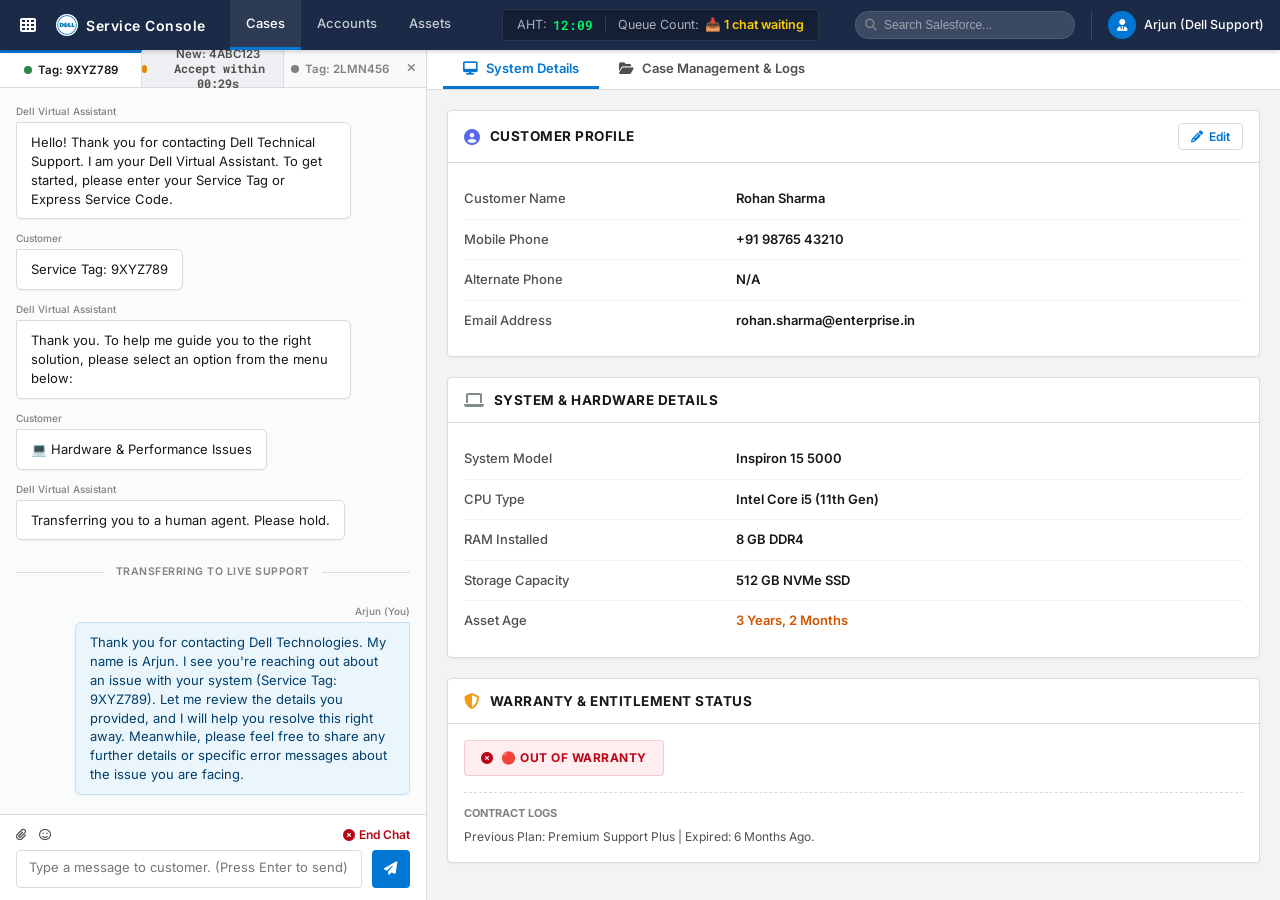
==== commit ba623d19: "added date and timestamps" ====
--- a/console.html
+++ b/console.html
@@ -55,7 +55,7 @@
         <div class="kpi-divider"></div>
         <div class="kpi-stat">
           <span class="kpi-label">Queue Count:</span>
-          <span class="kpi-value text-alert" id="queue-volume">📥 2 waiting</span>
+          <span class="kpi-value text-alert" id="queue-volume">📥 1 chat waiting</span>
         </div>
         <div class="kpi-divider" id="missed-kpi-divider" style="display: none;"></div>
         <div class="kpi-stat" id="missed-kpi-stat" style="display: none;">
